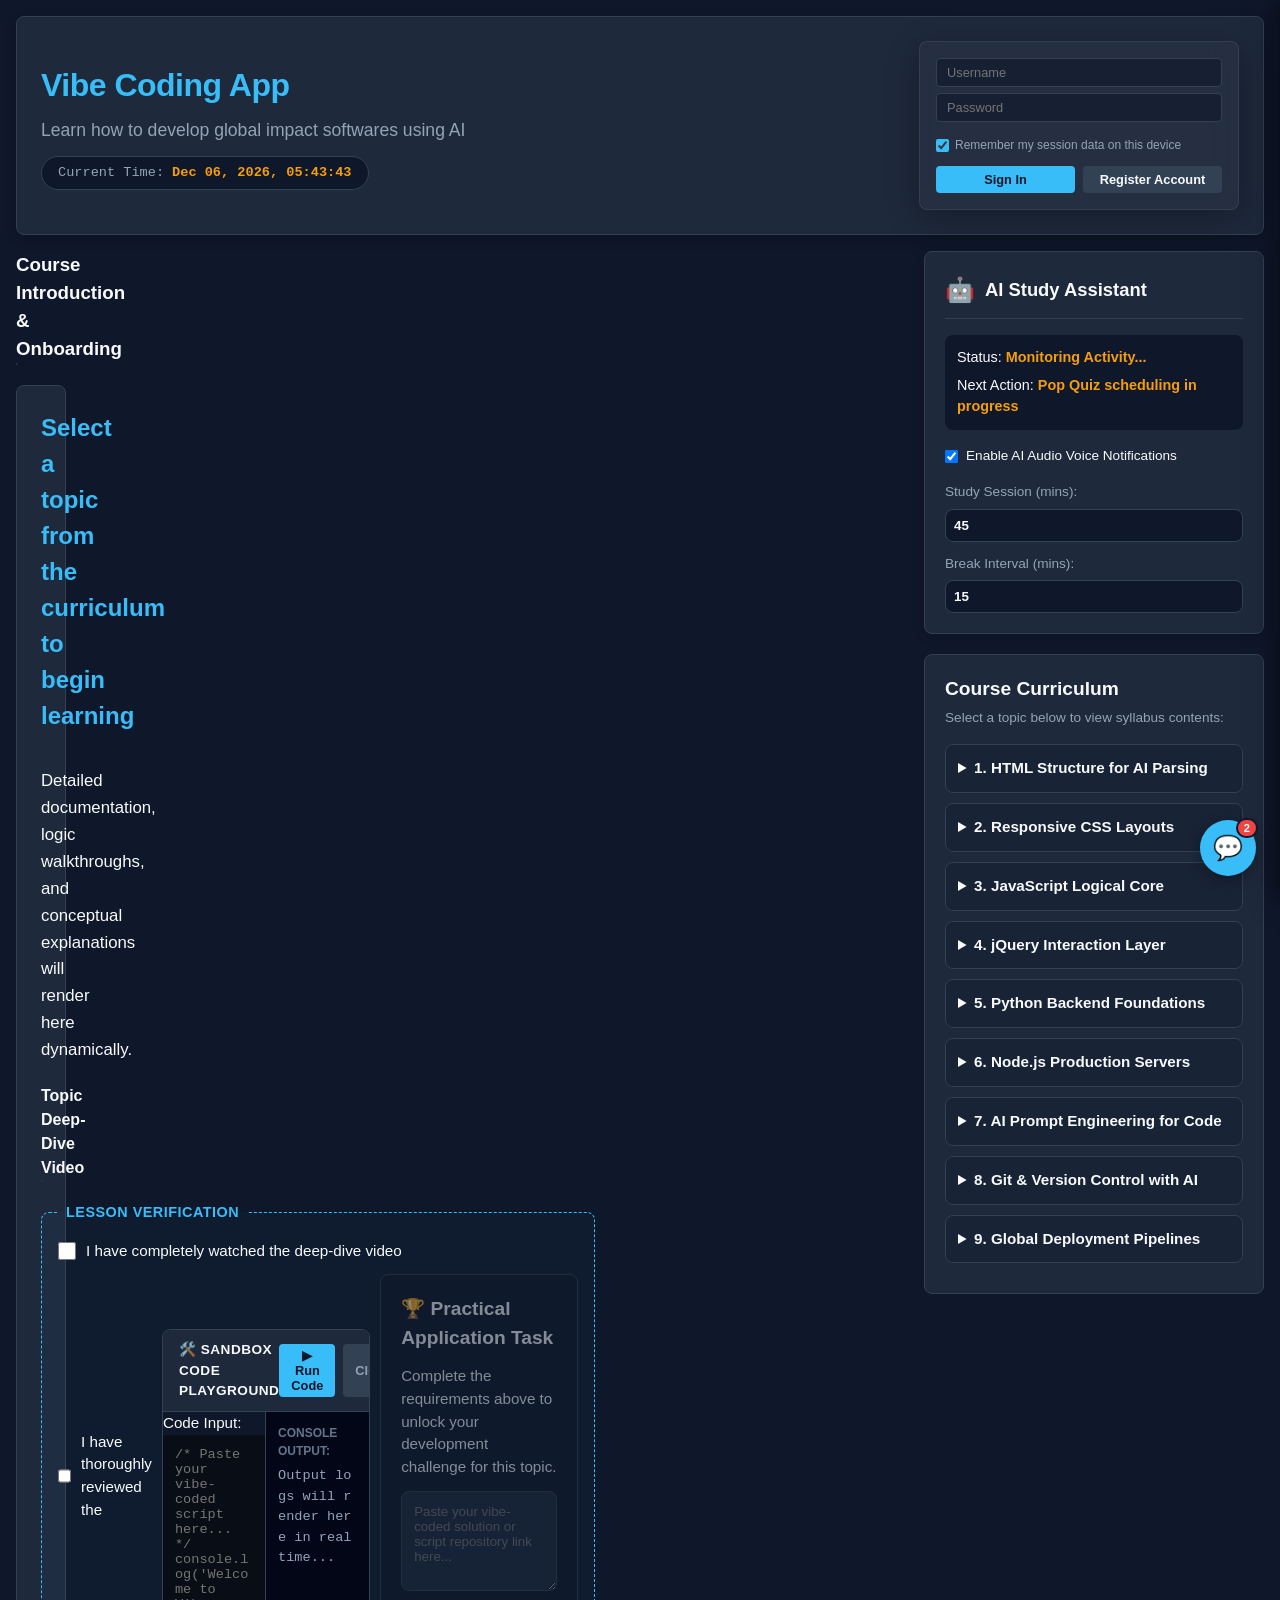
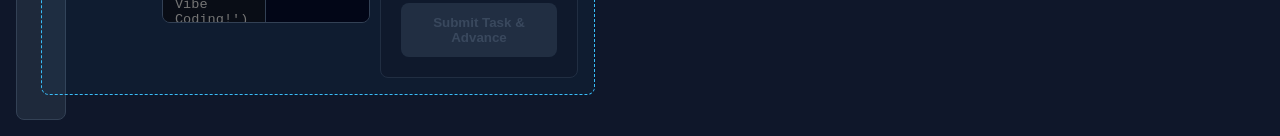
==== index.html @ 2ad8db81 "Rename CodeVibingApp.html to index.html" ====
<!DOCTYPE html>
<html lang="en">

<head>
    <meta charset="UTF-8">
    <meta name="viewport" content="width=device-width, initial-scale=1.0">
    <meta name="KEVIN" content="BIZWITHWILL">
    <meta name="AI Learning" content="An educational platform to learn software development using AI.">
    <title>Vibe Coding App</title>
    <link rel="stylesheet" href="style.css">
</head>

<body>

    <div id="app-container">

        <header id="main-header">
            <div class="header-left-group">
                <h1>Vibe Coding App</h1>
                <p>Learn how to develop global impact softwares using AI</p>
                
                <div id="live-clock-bar">
                    <span>Current Time: </span>
                    <time id="realtime-clock" datetime="2026-08-07T15:30">Loading live tracking...</time>
                </div>
            </div>

            <div id="auth-portal-wrapper">
            
                <form id="frm-auth-gateway" onsubmit="return false;">
                    <div id="auth-error-msg" class="auth-alert-hidden"></div>
                
                    <div class="auth-registration-fields">
                        <input type="text" id="txt-auth-name" placeholder="Full Name" autocomplete="name">
                        <input type="email" id="txt-auth-email" placeholder="Email Address" autocomplete="email">
                    </div>
                
                
                    <div class="auth-input-group">
                        <input type="text" id="txt-auth-user" placeholder="Username" required autocomplete="username">
                        <input type="password" id="txt-auth-pass" placeholder="Password" required autocomplete="current-password">
                    </div>
                
                    <div class="auth-registration-fields">
                        <input type="password" id="txt-auth-confirm" placeholder="Confirm Password" autocomplete="new-password">
                    </div>
                
                    <div class="auth-remember-row">
                        <label for="chk-auth-remember">
                            <input type="checkbox" id="chk-auth-remember" checked>
                            Remember my session data on this device
                        </label>
                    </div>
                
                    <div class="auth-action-row">
                        <button type="button" id="btn-action-login">Sign In</button>
                        <button type="button" id="btn-action-register">Register Account</button>
                    </div>
                </form>

            
                <div id="auth-profile-badge" class="auth-profile-hidden">
                    <p>Welcome back, <span id="lbl-active-user">Developer</span>! 👋</p>
                    <div class="progress-bar-track">
                        <div id="progress-bar-fill" style="width: 0%;"></div>
                    </div>
                    <small id="lbl-progress-metrics">Progress: 0% Complete</small>
                    <button type="button" id="btn-action-logout">Sign Out</button>
                </div>
            </div>

        </header>


        <div id="layout-wrapper">
            <main id="content-area">

                <section id="intro-video-wrapper">
                    <h3>Course Introduction & Onboarding</h3>
                    <div class="video-container">
                        <video id="main-video-player" controls poster="images/video-placeholder.jpg">
                            <source src="videos/intro.mp4" type="video/mp4">
                            Your browser does not support the video tag.
                        </video>
                    </div>
                </section>

                <section id="dynamic-lesson-display" class="hidden-lesson">
                    <h2 id="lesson-title">Select a topic from the curriculum to begin learning</h2>

                    <article id="lesson-documentation">
                        <p>Detailed documentation, logic walkthroughs, and conceptual explanations will render here
                            dynamically.</p>
                    </article>

                    <div id="lesson-sub-video">
                        <h4>Topic Deep-Dive Video</h4>
                        <div class="video-container">
                            <video id="topic-video-player" controls>
                                <source src="" type="video/mp4">
                            </video>
                        </div>
                    </div>

                    <fieldset id="progress-verification">
                        <legend>Lesson Verification</legend>
                        <label for="chk-video-watched">
                            <input type="checkbox" id="chk-video-watched">
                            I have completely watched the deep-dive video
                        </label>
                        <label for="chk-docs-read">
                            <input type="checkbox" id="chkprovided documentation
                        </label>
                    </fieldset>-docs-read">
                            I have thoroughly reviewed the 

                    <section id="code-sandbox-workbench">
                        <div class="sandbox-header">
                            <h4>🛠️ Sandbox Code Playground</h4>
                            <div class="sandbox-actions">
                                <button type="button" id="btn-run-sandbox" title="Execute script block">▶ Run Code</button>
                                <button type="button" id="btn-clear-sandbox" title="Clear canvas text">Clear</button>
                            </div>
                        </div>
                    
                        <div class="sandbox-grid">
                            <div class="sandbox-panel-editor">
                                <label for="txt-sandbox-editor" class="sr-only">Code Input:</label>
                                <textarea id="txt-sandbox-editor" spellcheck="false"
                                    placeholder="/* Paste your vibe-coded script here... */&#10;console.log('Welcome to Vibe Coding!');"></textarea>
                            </div>
                    
                            <div class="sandbox-panel-output">
                                <div class="output-title">Console Output:</div>
                                <pre id="pre-sandbox-console">Output logs will render here in real time...</pre>
                            </div>
                        </div>
                    </section>                              
                    <section id="lesson-task-assignment" class="task-locked">
                        <h3>🏆 Practical Application Task</h3>
                        <p id="task-description">Complete the requirements above to unlock your development challenge
                            for this topic.</p>
                        <textarea id="task-submission-input"
                            placeholder="Paste your vibe-coded solution or script repository link here..."
                            disabled></textarea>
                        <button id="btn-submit-task" disabled>Submit Task & Advance</button>
                    </section>

                </section>

            </main>

            <aside id="curriculum-sidebar">

                <section id="ai-reminder-widget">
                    <div class="ai-widget-header">
                        <span class="ai-avatar-icon">🤖</span>
                        <h3>AI Study Assistant</h3>
                    </div>

                    <div class="ai-status-panel">
                        <p id="ai-tracking-status">Status: <strong>Monitoring Activity...</strong></p>
                        <p id="ai-next-action">Next Action: <strong>Pop Quiz scheduling in progress</strong></p>
                    </div>

                    <div class="ai-audio-controls">
                        <label for="chk-ai-audio">
                            <input type="checkbox" id="chk-ai-audio" checked>
                            Enable AI Audio Voice Notifications
                        </label>
                    </div>

                    <div class="ai-timer-settings">
                        <label for="num-lesson-time">
                            Study Session (mins):
                            <input type="number" id="num-lesson-time" value="45" min="5" max="120">
                        </label>
                        <label for="num-break-time">
                            Break Interval (mins):
                            <input type="number" id="num-break-time" value="15" min="5" max="60">
                        </label>
                    </div>
                </section>

                <nav id="curriculum-navigation">
                    <h3>Course Curriculum</h3>
                    <p class="curriculum-instruction">Select a topic below to view syllabus contents:</p>

                    <details class="curriculum-module">
                        <summary class="module-title">1. HTML Structure for AI Parsing</summary>
                        <ul class="curriculum-list">
                            <li><button type="button" class="lesson-link" data-topic="html-semantics">Semantic Layout
                                    Architecture</button></li>
                            <li><button type="button" class="lesson-link" data-topic="html-forms">Input Handlers & Data
                                    Attr</button></li>
                        </ul>
                    </details>

                    <details class="curriculum-module">
                        <summary class="module-title">2. Responsive CSS Layouts</summary>
                        <ul class="curriculum-list">
                            <li><button type="button" class="lesson-link" data-topic="css-grid">Flexbox & Grid
                                    Systems</button></li>
                            <li><button type="button" class="lesson-link" data-topic="css-media">Mobile Fluid
                                    Breakpoints</button></li>
                        </ul>
                    </details>

                    <!-- LESSON BLOCK: JS -->
                    <details class="curriculum-module">
                        <summary class="module-title">3. JavaScript Logical Core</summary>
                        <ul class="curriculum-list">
                            <li><button type="button" class="lesson-link" data-topic="js-dom">DOM Manipulation
                                    Logic</button></li>
                            <li><button type="button" class="lesson-link" data-topic="js-async">Asynchronous Data
                                    Fetching</button></li>
                        </ul>
                    </details>

                    <!-- LESSON BLOCK: JQUERY -->
                    <details class="curriculum-module">
                        <summary class="module-title">4. jQuery Interaction Layer</summary>
                        <ul class="curriculum-list">
                            <li><button type="button" class="lesson-link" data-topic="jq-effects">Event Handling &
                                    Shorthands</button></li>
                        </ul>
                    </details>

                    <!-- LESSON BLOCK: PYTHON -->
                    <details class="curriculum-module">
                        <summary class="module-title">5. Python Backend Foundations</summary>
                        <ul class="curriculum-list">
                            <li><button type="button" class="lesson-link" data-topic="py-logic">Data Structures & Logic
                                    Blocks</button></li>
                        </ul>
                    </details>

                    <!-- LESSON BLOCK: NODEJS -->
                    <details class="curriculum-module">
                        <summary class="module-title">6. Node.js Production Servers</summary>
                        <ul class="curriculum-list">
                            <li><button type="button" class="lesson-link" data-topic="node-api">REST APIs & Server
                                    Scripting</button></li>
                        </ul>
                    </details>

                    <!-- LESSON BLOCK: PROMPT ENGINEERING (Added Topic 1) -->
                    <details class="curriculum-module">
                        <summary class="module-title">7. AI Prompt Engineering for Code</summary>
                        <ul class="curriculum-list">
                            <li><button type="button" class="lesson-link" data-topic="ai-prompts">Context-Stuffing &
                                    System Prompts</button></li>
                        </ul>
                    </details>

                    <!-- LESSON BLOCK: GIT WITH AI (Added Topic 2) -->
                    <details class="curriculum-module">
                        <summary class="module-title">8. Git & Version Control with AI</summary>
                        <ul class="curriculum-list">
                            <li><button type="button" class="lesson-link" data-topic="git-ai">Automated Commits & Code
                                    Reviews</button></li>
                        </ul>
                    </details>

                    <!-- LESSON BLOCK: DEPLOYMENT (Added Topic 3) -->
                    <details class="curriculum-module">
                        <summary class="module-title">9. Global Deployment Pipelines</summary>
                        <ul class="curriculum-list">
                            <li><button type="button" class="lesson-link" data-topic="deploy-live">Vercel & Production
                                    Management</button></li>
                        </ul>
                    </details>

                </nav>
            </aside>

            <!-- 3. SLIDEOUT COMMUNITY SECTION (Togglable Forum & Chats) -->
            <aside id="community-sidebar" class="closed">

                <!-- COMMUNITY SECTION HEADER WITH CLOSE TOGGLE -->
                <div class="community-header">
                    <h3>👥 Global Learner Hub</h3>
                    <button id="btn-close-community" type="button" aria-label="Close community panel">✕</button>
                </div>

                <!-- POST CREATION FORM (Text, Audio, & Image Upload) -->
                <section id="community-feed-composer">
                    <h4>Share a Vibe Coding Update</h4>
                    <form id="frm-community-post" onsubmit="return false;">
                        <textarea id="txt-post-content"
                            placeholder="Stuck on an AI logic bug? Share your progress or challenge..."></textarea>

                        <!-- Rich media control field links -->
                        <div class="media-upload-options">
                            <label for="file-post-image" class="lbl-upload">
                                🖼️ Upload Screen (PNG/JPG)
                                <input type="file" id="file-post-image" accept="image/*">
                            </label>

                            <!-- Audio voice messaging node -->
                            <button type="button" id="btn-record-community-audio" class="btn-audio-rec">🎙️ Record Voice
                                Update</button>
                            <span id="community-audio-status" class="audio-status-idle">Mic Ready</span>
                        </div>

                        <button type="submit" id="btn-submit-post">Publish to Topic Feed</button>
                    </form>
                </section>

                <!-- DYNAMIC COMMUNITY FORUM FEED -->
                <section id="community-discussion-feed">
                    <h4>Active Topic Thread</h4>

                    <!-- Example Forum Card Container -->
                    <article class="forum-card">
                        <header class="forum-card-meta">
                            <strong>@vibeDev42</strong>
                            <time datetime="2026-08-07T12:45">Just now</time>
                        </header>
                        <p class="forum-card-text">Managed to generate the server router structure using the prompt
                            blueprint from lesson 7! Check my screenshot structure below.</p>

                        <!-- Shared Student Screenshot Image -->
                        <div class="forum-uploaded-media">
                            <img src="images/student-code-sample.jpg" alt="User submitted code layout screenshot"
                                class="forum-attached-img">
                        </div>

                        <!-- Global Comments Container Grid -->
                        <section class="forum-card-comments">
                            <h5>Comments (1)</h5>
                            <div class="comment-item">
                                <strong>@ai_coder_pro:</strong> Clean routing workflow! Did the system build your error
                                handlers automatically too?
                            </div>
                            <form class="frm-add-comment" onsubmit="return false;">
                                <input type="text" placeholder="Write a comment reply..." aria-label="Comment content">
                                <button type="button" class="btn-voice-comment"
                                    title="Record comment voice note">🎙️</button>
                                <button type="submit">Reply</button>
                            </form>
                        </section>
                    </article>
                </section>
            </aside>

        </div>

    </div>

    <!-- FLOATING PRIVATE CHAT ICON -->
    <div id="floating-chat-container">
        <button id="floating-chat-trigger" type="button" title="Open Private Chat Messages">
            💬 <span id="unread-chat-badge">2</span>
        </button>

        <!-- PRIVATE DIRECT MESSAGE MODULE (Hidden by default) -->
        <section id="private-chat-window" class="chat-minimized">
            <header id="private-chat-header">
                <h4>Direct Messages</h4>
                <button id="btn-minimize-chat" type="button">━</button>
            </header>

            <!-- Chat Message Logs -->
            <div id="private-chat-messages">
                <div class="msg msg-received">
                    <span class="msg-sender">@mentor_ai:</span> Hey! I saw your workspace task submission. Let me know
                    if you need help debugging the JavaScript loops!
                </div>
            </div>

            <!-- Input Interface (With text and voice controls) -->
            <footer id="private-chat-footer">
                <form id="frm-private-message" onsubmit="return false;">
                    <input type="text" id="txt-dm-input" placeholder="Type private message...">
                    <button type="button" id="btn-record-dm-audio" title="Record audio message">🎙️</button>
                    <button type="submit" id="btn-send-dm">Send</button>
                </form>
            </footer>
        </section>
    </div>

    <!-- FULL SCREEN POPUP OVERLAY FOR UNLOCKED TASKS -->
    <div id="task-modal-overlay" class="modal-hidden" aria-hidden="true">
        <div id="task-modal-content">
            <header id="task-modal-header">
                <h2>🎯 Practical Application Challenge</h2>
                <span class="difficulty-tag">Production Build Task</span>
            </header>
    
            <!-- Dynamic Content Slot -->
            <article id="task-modal-body">
                <!-- Task instructions and prompt specifications will load here via JS -->
                <p>Loading course assignment details...</p>
            </article>
    
            <footer id="task-modal-footer">
                <p class="modal-hint">Review the structural logic guidelines above before writing your solution script.</p>
                <button id="btn-close-task-modal" type="button">Close & Return to Workspace</button>
            </footer>
        </div>
    </div>

    <script src="script.js" charset="utf-8"></script>
</body>

</html>
---- style.css ----
/* GLOBAL CSS VARIABLE REGISTRY */
:root {
    /* Main Layout Canvas Backgrounds */
    --bg-dark-base: #0f172a;
    /* Deep midnight canvas tint */
    --bg-dark-surface: #1e293b;
    /* Card panels and sidebar base */
    --bg-dark-element: #334155;
    /* Input tracks and nested frames */

    /* Brand Accent Colors */
    --clr-accent-primary: #38bdf8;
    /* Electric neon cyan for primary triggers */
    --clr-accent-success: #10b981;
    /* Vivid emerald for cleared validation states */
    --clr-accent-alert: #f59e0b;
    /* Warm amber color for notifications/pop quizzes */
    --clr-accent-danger: #ef4444;
    /* Crimson red color for closing/stop alerts */

    /* Typography Color Spectrum */
    --txt-primary: #f8fafc;
    /* High-contrast crisp white for headers */
    --txt-secondary: #94a3b8;
    /* Muted slate gray color for subheaders/captions */
    --txt-disabled: #64748b;
    /* Low-opacity text for disabled forms/elements */

    /* Structural Framework Constants */
    --app-font-family: 'Segoe UI', Tahoma, Geneva, Verdana, sans-serif;
    --border-radius-standard: 8px;
    /* Smooth framing curvature */
    --border-radius-pill: 24px;
    /* Pill shape for chat badges/floating links */
    --transition-speed-smooth: 0.3s;
    /* Uniform UI easing motion speed */
}

/* BASE HTML RESET */
* {
    margin: 0;
    padding: 0;
    box-sizing: border-box;
}

body {
    background-color: var(--bg-dark-base);
    color: var(--txt-primary);
    font-family: var(--app-font-family);
    line-height: 1.5;
    overflow-x: hidden;
}

/* CONTAINER & VIEWPORT LAYOUT WRAPPERS */
#app-container {
    display: flex;
    flex-direction: column;
    min-height: 100vh;
    padding: 16px;
    gap: 16px;
}

/* THE THREE-COLUMN LAYOUT ENGINE */
#layout-wrapper {
    display: grid;
    /* Grid Columns: Main Content (Fluid Flex) | Curriculum Sidebar (Fixed) */
    grid-template-columns: 1fr 340px;
    gap: 20px;
    align-items: start;
    width: 100%;
    max-width: 100%;
}

/* COMMUNITY SLIDEOUT WRAPPER MANAGEMENT */
#community-sidebar {
    position: fixed;
    top: 0;
    right: 0;
    width: 400px;
    max-width: 100vw;
    height: 100vh;
    background-color: var(--bg-dark-surface);
    border-left: 1px solid var(--bg-dark-element);
    box-shadow: -4px 0 24px rgba(0, 0, 0, 0.5);
    z-index: 100;
    transition: transform var(--transition-speed-smooth) ease-in-out;
}

/* Toggle Interaction States for Sidebar Class Utilities */
#community-sidebar.closed {
    transform: translateX(100%);
}

/* APPLICATION BANNER SYSTEM */
#main-header {
    display:flex;
    background-color: var(--bg-dark-surface);
    border: 1px solid var(--bg-dark-element);
    border-radius: var(--border-radius-standard);
    padding: 24px;
    display: flex;
    flex-direction: row;
    justify-content: space-between;
    align-items: center;
    gap: 24px;
    width: 100%;
    position: relative;
    box-shadow: 0 4px 12px rgba(0, 0, 0, 0.2);
}

#main-header h1 {
    font-size: 2rem;
    font-weight: 700;
    color: var(--clr-accent-primary);
    letter-spacing: -0.5px;
}

#main-header p {
    font-size: 1.1rem;
    color: var(--txt-secondary);
    max-width: 600px;
}

/* REALTIME CLOCK UTILITY BAR */
#live-clock-bar {
    background-color: var(--bg-dark-base);
    border: 1px solid var(--bg-dark-element);
    border-radius: var(--border-radius-pill);
    padding: 6px 16px;
    align-self: flex-start;
    display: flex;
    align-items: center;
    gap: 8px;
    font-size: 0.85rem;
    font-family: monospace;
    margin-top: 4px;
}

#live-clock-bar span {
    color: var(--txt-secondary);
}

#realtime-clock {
    color: var(--clr-accent-alert);
    font-weight: bold;
}

/* MAIN CONTENT PANEL WRAPPER */
#content-area {
    display: flex;
    flex-direction: column;
    gap: 20px;
    width: 100%;
    max-width: 0;
}

/* RESPONSIVE VIDEO LAYER (Maintains 16:9 Aspect Ratio) */
.video-container {
    position: relative;
    width: 100%;
    aspect-ratio: 16 / 9;
    background-color: #000;
    border-radius: var(--border-radius-standard);
    overflow: hidden;
    border: 1px solid var(--bg-dark-element);
}

.video-container video {
    position: absolute;
    top: 0;
    left: 0;
    width: 100%;
    height: 100%;
    object-fit: cover;
}

/* DYNAMIC LESSON CONTAINER */
#dynamic-lesson-display {
    background-color: var(--bg-dark-surface);
    border: 1px solid var(--bg-dark-element);
    border-radius: var(--border-radius-standard);
    padding: 24px;
    display: flex;
    flex-direction: column;
    gap: 20px;
}

#lesson-title {
    font-size: 1.5rem;
    color: var(--clr-accent-primary);
    border-bottom: 2px solid var(--bg-dark-element);
    padding-bottom: 12px;
}

#lesson-documentation {
    color: var(--txt-primary);
    font-size: 1.05rem;
    line-height: 1.6;
}

/* PROGRESS VERIFICATION WORKFLOW FIELDSET */
#progress-verification {
    border: 1px dashed var(--clr-accent-primary);
    border-radius: var(--border-radius-standard);
    padding: 16px;
    display: flex;
    flex-direction: column;
    gap: 12px;
    background-color: rgba(56, 189, 248, 0.03);
}

#progress-verification legend {
    color: var(--clr-accent-primary);
    padding: 0 8px;
    font-size: 0.9rem;
    font-weight: 600;
    text-transform: uppercase;
    letter-spacing: 0.5px;
}

#progress-verification label {
    display: flex;
    align-items: center;
    gap: 10px;
    cursor: pointer;
    font-size: 0.95rem;
}

#progress-verification input[type="checkbox"] {
    width: 18px;
    height: 18px;
    accent-color: var(--clr-accent-success);
    cursor: pointer;
}

/* LOCKED / UNLOCKED PRACTICAL APPLICATION CHALLENGE TASK */
#lesson-task-assignment {
    background-color: var(--bg-dark-base);
    border: 1px solid var(--bg-dark-element);
    border-radius: var(--border-radius-standard);
    padding: 20px;
    display: flex;
    flex-direction: column;
    gap: 12px;
    transition: all var(--transition-speed-smooth) ease;
}

/* State Management Styles for Dynamic Tasks */
.task-locked {
    opacity: 0.5;
    pointer-events: none;
    border-left: 4px solid var(--txt-disabled);
}

.task-unlocked {
    opacity: 1;
    pointer-events: auto;
    border-left: 4px solid var(--clr-accent-success);
    box-shadow: 0 4px 16px rgba(16, 185, 129, 0.1);
}

#lesson-task-assignment h3 {
    font-size: 1.2rem;
    color: var(--txt-primary);
}

#task-submission-input {
    width: 100%;
    height: 100px;
    background-color: var(--bg-dark-surface);
    border: 1px solid var(--bg-dark-element);
    border-radius: var(--border-radius-standard);
    color: var(--txt-primary);
    padding: 12px;
    font-family: inherit;
    resize: vertical;
}

#task-submission-input:focus {
    outline: none;
    border-color: var(--clr-accent-primary);
}

#btn-submit-task {
    background-color: var(--clr-accent-success);
    color: var(--bg-dark-base);
    border: none;
    border-radius: var(--border-radius-standard);
    padding: 12px 20px;
    font-weight: 700;
    cursor: pointer;
    align-self: flex-start;
    transition: background-color var(--transition-speed-smooth) ease;
}

#btn-submit-task:disabled {
    background-color: var(--bg-dark-element);
    color: var(--txt-disabled);
    cursor: not-allowed;
}

/* CURRICULUM SIDEBAR CONTAINER */
#curriculum-sidebar {
    display: flex;
    flex-direction: column;
    gap: 20px;
    width: 100%;
}

/* AI STUDY ASSISTANT WIDGET CARD */
#ai-reminder-widget {
    background-color: var(--bg-dark-surface);
    border: 1px solid var(--bg-dark-element);
    border-radius: var(--border-radius-standard);
    padding: 20px;
    display: flex;
    flex-direction: column;
    gap: 16px;
    box-shadow: 0 4px 12px rgba(0, 0, 0, 0.15);
}

.ai-widget-header {
    display: flex;
    align-items: center;
    gap: 10px;
    border-bottom: 1px solid var(--bg-dark-element);
    padding-bottom: 10px;
}

.ai-avatar-icon {
    font-size: 1.5rem;
}

.ai-widget-header h3 {
    font-size: 1.15rem;
    color: var(--txt-primary);
}

/* TRACKING STATUS TEXT PANELS */
.ai-status-panel {
    background-color: var(--bg-dark-base);
    padding: 12px;
    border-radius: var(--border-radius-standard);
    font-size: 0.9rem;
    display: flex;
    flex-direction: column;
    gap: 6px;
}

.ai-status-panel strong {
    color: var(--clr-accent-alert);
}

/* RECONFIGURABLE TIMERS GRID LAYOUT */
.ai-timer-settings {
    display: grid;
    grid-template-columns: 1fr;
    gap: 12px;
}

.ai-timer-settings label {
    display: flex;
    flex-direction: column;
    gap: 6px;
    font-size: 0.85rem;
    color: var(--txt-secondary);
}

.ai-timer-settings input[type="number"] {
    background-color: var(--bg-dark-base);
    border: 1px solid var(--bg-dark-element);
    border-radius: var(--border-radius-standard);
    color: var(--txt-primary);
    padding: 8px;
    font-family: inherit;
    font-weight: 600;
}

.ai-timer-settings input[type="number"]:focus {
    outline: none;
    border-color: var(--clr-accent-primary);
}

.ai-audio-controls label {
    display: flex;
    align-items: center;
    gap: 8px;
    font-size: 0.85rem;
    color: var(--txt-primary);
    cursor: pointer;
}

/* INTERACTIVE CURRICULUM SYLLABUS LISTS */
#curriculum-navigation {
    background-color: var(--bg-dark-surface);
    border: 1px solid var(--bg-dark-element);
    border-radius: var(--border-radius-standard);
    padding: 20px;
}

#curriculum-navigation h3 {
    font-size: 1.2rem;
    color: var(--txt-primary);
    margin-bottom: 4px;
}

.curriculum-instruction {
    font-size: 0.85rem;
    color: var(--txt-secondary);
    margin-bottom: 16px;
}

/* ACCORDION MODULE STRUCTURES */
.curriculum-module {
    border: 1px solid var(--bg-dark-element);
    border-radius: var(--border-radius-standard);
    margin-bottom: 10px;
    background-color: var(--bg-dark-base);
    overflow: hidden;
    transition: all var(--transition-speed-smooth) ease;
}

/* Interactive Folder Summary Bars */
.module-title {
    padding: 12px;
    font-size: 0.95rem;
    font-weight: 600;
    color: var(--txt-primary);
    cursor: pointer;
    user-select: none;
    background-color: rgba(51, 65, 85, 0.3);
    transition: background-color var(--transition-speed-smooth);
}

.module-title:hover {
    background-color: var(--bg-dark-element);
    color: var(--clr-accent-primary);
}

/* Embedded Lists for Lessons */
.curriculum-list {
    list-style: none;
    padding: 8px;
    display: flex;
    flex-direction: column;
    gap: 4px;
    background-color: var(--bg-dark-surface);
}

/* Button Lesson Link Styling */
.lesson-link {
    width: 100%;
    text-align: left;
    background: none;
    border: none;
    color: var(--txt-secondary);
    padding: 8px 12px;
    font-size: 0.9rem;
    cursor: pointer;
    border-radius: calc(var(--border-radius-standard) - 2px);
    transition: all var(--transition-speed-smooth) ease;
}

.lesson-link:hover {
    background-color: var(--bg-dark-element);
    color: var(--txt-primary);
    padding-left: 16px;
    /* Interactive indent nudge */
}

/* Highlight Active / Clicked Lesson States */
.lesson-link.active-lesson {
    background-color: rgba(56, 189, 248, 0.1);
    color: var(--clr-accent-primary);
    font-weight: 600;
    border-left: 3px solid var(--clr-accent-primary);
}


/* ==========================================================================
   3. COMMUNITY SIDEBAR & FLOATING CHAT COMPONENT REGISTRY
   ========================================================================== */

/* CONTAINER STRUCTURAL HEADER OVERLAYS */
.community-header {
    display: flex;
    justify-content: space-between;
    align-items: center;
    padding: 20px;
    border-bottom: 1px solid var(--bg-dark-element);
    background-color: var(--bg-dark-base);
}

.community-header h3 {
    font-size: 1.2rem;
    color: var(--clr-accent-primary);
}

#btn-close-community {
    background: none;
    border: none;
    color: var(--txt-secondary);
    font-size: 1.2rem;
    cursor: pointer;
    transition: color var(--transition-speed-smooth);
}

#btn-close-community:hover {
    color: var(--clr-accent-danger);
}

/* FEED COMPOSER FORM LAYOUT */
#community-feed-composer {
    padding: 20px;
    border-bottom: 1px solid var(--bg-dark-element);
    background-color: rgba(30, 41, 59, 0.5);
}

#community-feed-composer h4 {
    font-size: 0.95rem;
    color: var(--txt-primary);
    margin-bottom: 10px;
}

#txt-post-content {
    width: 100%;
    height: 80px;
    background-color: var(--bg-dark-base);
    border: 1px solid var(--bg-dark-element);
    border-radius: var(--border-radius-standard);
    color: var(--txt-primary);
    padding: 10px;
    font-family: inherit;
    resize: none;
    font-size: 0.9rem;
}

/* MEDIA UPLOAD FLEX BOX ROUTINES */
.media-upload-options {
    display: flex;
    flex-direction: column;
    gap: 10px;
    margin: 12px 0;
}

.lbl-upload {
    font-size: 0.8rem;
    color: var(--clr-accent-primary);
    cursor: pointer;
    display: inline-block;
}

.lbl-upload input[type="file"] {
    display: none;
    /* Hide default native browser button layout safely */
}

.btn-audio-rec {
    background-color: var(--bg-dark-element);
    color: var(--txt-primary);
    border: 1px solid var(--bg-dark-element);
    border-radius: var(--border-radius-standard);
    padding: 6px 12px;
    font-size: 0.8rem;
    cursor: pointer;
    align-self: flex-start;
    transition: background-color var(--transition-speed-smooth);
}

.btn-audio-rec:hover {
    background-color: var(--bg-dark-base);
    border-color: var(--clr-accent-alert);
}

/* AUDIO MIC RECORDING FEEDBACK STATE LAYERS */
.audio-status-idle {
    font-size: 0.75rem;
    color: var(--txt-secondary);
}

.audio-status-recording {
    font-size: 0.75rem;
    color: var(--clr-accent-danger);
    font-weight: bold;
    animation: pulse-recording 1.5s infinite;
}

@keyframes pulse-recording {
    0% {
        opacity: 0.6;
    }

    50% {
        opacity: 1;
    }

    100% {
        opacity: 0.6;
    }
}

#btn-submit-post {
    width: 100%;
    background-color: var(--clr-accent-primary);
    color: var(--bg-dark-base);
    border: none;
    border-radius: var(--border-radius-standard);
    padding: 10px;
    font-weight: 700;
    cursor: pointer;
    font-size: 0.9rem;
}

/* DYNAMIC COMMUNITY FORUM FEED CARDS */
#community-discussion-feed {
    padding: 20px;
    overflow-y: auto;
    height: calc(100vh - 290px);
    /* Fill standard frame minus upper headers */
}

#community-discussion-feed h4 {
    font-size: 0.95rem;
    color: var(--txt-secondary);
    margin-bottom: 12px;
}

.forum-card {
    background-color: var(--bg-dark-base);
    border: 1px solid var(--bg-dark-element);
    border-radius: var(--border-radius-standard);
    padding: 14px;
    margin-bottom: 16px;
}

.forum-card-meta {
    display: flex;
    justify-content: space-between;
    font-size: 0.8rem;
    margin-bottom: 8px;
}

.forum-card-meta strong {
    color: var(--clr-accent-primary);
}

.forum-card-meta time {
    color: var(--txt-disabled);
}

.forum-card-text {
    font-size: 0.9rem;
    color: var(--txt-primary);
    margin-bottom: 10px;
}

/* DETACHED WORKSPACE IMAGE PREVIEWS */
.forum-uploaded-media {
    width: 100%;
    max-height: 180px;
    border-radius: var(--border-radius-standard);
    overflow: hidden;
    margin-bottom: 12px;
    border: 1px solid var(--bg-dark-element);
}

.forum-attached-img {
    width: 100%;
    height: 100%;
    object-fit: cover;
}

/* COMMENTS SYSTEM LAYOUT TREE */
.forum-card-comments {
    border-top: 1px solid var(--bg-dark-element);
    padding-top: 10px;
}

.forum-card-comments h5 {
    font-size: 0.8rem;
    color: var(--txt-secondary);
    margin-bottom: 6px;
}

.comment-item {
    font-size: 0.8rem;
    color: var(--txt-primary);
    background-color: var(--bg-dark-surface);
    padding: 6px 10px;
    border-radius: var(--border-radius-standard);
    margin-bottom: 8px;
}

.comment-item strong {
    color: var(--clr-accent-alert);
}

/* NESTED RESPONSE FORM OBJECTS */
.frm-add-comment {
    display: flex;
    gap: 6px;
    margin-top: 8px;
}

.frm-add-comment input {
    flex: 1;
    background-color: var(--bg-dark-surface);
    border: 1px solid var(--bg-dark-element);
    border-radius: var(--border-radius-standard);
    color: var(--txt-primary);
    padding: 4px 8px;
    font-size: 0.75rem;
}

.btn-voice-comment {
    background: none;
    border: 1px solid var(--bg-dark-element);
    border-radius: var(--border-radius-standard);
    cursor: pointer;
    padding: 0 6px;
}

.frm-add-comment button[type="submit"] {
    background-color: var(--bg-dark-element);
    color: var(--txt-primary);
    border: none;
    border-radius: var(--border-radius-standard);
    padding: 4px 10px;
    font-size: 0.75rem;
    cursor: pointer;
}

/* ==========================================================================
   4. FLOATING PRIVATE CHAT ENGINE MODAL
   ========================================================================== */
#floating-chat-container {
    position: fixed;
    bottom: 24px;
    right: 24px;
    z-index: 150;
    display: flex;
    flex-direction: column;
    align-items: flex-end;
    gap: 12px;
}

/* MAIN FLOATING SPHERE TRIGGER BUTTON */
#floating-chat-trigger {
    width: 56px;
    height: 56px;
    border-radius: 50%;
    background-color: var(--clr-accent-primary);
    border: none;
    color: var(--bg-dark-base);
    font-size: 1.5rem;
    cursor: pointer;
    position: relative;
    box-shadow: 0 4px 16px rgba(0, 0, 0, 0.3);
    display: flex;
    align-items: center;
    justify-content: center;
    transition: transform var(--transition-speed-smooth) ease;
}

#floating-chat-trigger:hover {
    transform: scale(1.08);
}

#unread-chat-badge {
    position: absolute;
    top: -2px;
    right: -2px;
    background-color: var(--clr-accent-danger);
    color: var(--txt-primary);
    font-size: 0.7rem;
    font-weight: bold;
    padding: 2px 6px;
    border-radius: var(--border-radius-pill);
    border: 2px solid var(--bg-dark-base);
}

/* CONTEXT CHAT WINDOW PANEL PACKS */
#private-chat-window {
    width: 320px;
    height: 400px;
    background-color: var(--bg-dark-surface);
    border: 1px solid var(--bg-dark-element);
    border-radius: var(--border-radius-standard);
    box-shadow: 0 8px 32px rgba(0, 0, 0, 0.4);
    display: flex;
    flex-direction: column;
    overflow: hidden;
    transition: transform var(--transition-speed-smooth) cubic-bezier(0.4, 0, 0.2, 1),
        opacity var(--transition-speed-smooth) ease;
}

/* Minimized State Handling Utilities */
.chat-minimized {
    transform: translateY(20px) scale(0.95);
    opacity: 0;
    pointer-events: none;
    display: none !important;
    /* Forces layout detachment until active toggles pull it */
}

#private-chat-header {
    background-color: var(--bg-dark-base);
    padding: 12px;
    display: flex;
    justify-content: space-between;
    align-items: center;
    border-bottom: 1px solid var(--bg-dark-element);
}

#private-chat-header h4 {
    font-size: 0.9rem;
    color: var(--txt-primary);
}

#btn-minimize-chat {
    background: none;
    border: none;
    color: var(--txt-secondary);
    cursor: pointer;
}

#private-chat-messages {
    flex: 1;
    padding: 12px;
    overflow-y: auto;
    display: flex;
    flex-direction: column;
    gap: 10px;
    background-color: rgba(15, 23, 42, 0.2);
}

.msg {
    max-width: 85%;
    padding: 8px 12px;
    border-radius: var(--border-radius-standard);
    font-size: 0.8rem;
    line-height: 1.4;
}

.msg-received {
    background-color: var(--bg-dark-element);
    color: var(--txt-primary);
    align-self: flex-start;
}

.msg-sender {
    display: block;
    font-weight: bold;
    color: var(--clr-accent-alert);
    margin-bottom: 2px;
}

#private-chat-footer {
    padding: 10px;
    background-color: var(--bg-dark-base);
    border-top: 1px solid var(--bg-dark-element);
}

#frm-private-message {
    display: flex;
    gap: 6px;
}

#txt-dm-input {
    flex: 1;
    background-color: var(--bg-dark-surface);
    border: 1px solid var(--bg-dark-element);
    border-radius: var(--border-radius-standard);
    color: var(--txt-primary);
    padding: 6px 10px;
    font-size: 0.8rem;
}

#txt-dm-input:focus {
    outline: none;
    border-color: var(--clr-accent-primary);
}

#btn-record-dm-audio {
    background: none;
    border: 1px solid var(--bg-dark-element);
    border-radius: var(--border-radius-standard);
    color: var(--txt-primary);
    cursor: pointer;
    padding: 0 8px;
}

#btn-send-dm {
    background-color: var(--clr-accent-primary);
    color: var(--bg-dark-base);
    border: none;
    border-radius: var(--border-radius-standard);
    padding: 0 12px;
    font-weight: bold;
    font-size: 0.8rem;
    cursor: pointer;
}

/* ==========================================================================
   5. PRACTICAL APPLICATION OVERLAY MODAL SYSTEM
   ========================================================================== */
#task-modal-overlay {
    position: fixed;
    top: 0;
    left: 0;
    width: 100vw;
    height: 100vh;
    background-color: rgba(15, 23, 42, 0.85);
    /* Frosty dark backdrop tint */
    backdrop-filter: blur(8px);
    /* Blurs out the app workspace underneath */
    z-index: 200;
    /* Keeps it above sidebar navigations and chats */
    display: flex;
    align-items: center;
    justify-content: center;
    padding: 24px;
    transition: opacity var(--transition-speed-smooth) ease;
}

/* Visibility State Management Utilities */
.modal-hidden {
    opacity: 0;
    pointer-events: none;
    display: none !important;
}

#task-modal-content {
    background-color: var(--bg-dark-surface);
    border: 1px solid var(--clr-accent-primary);
    border-radius: var(--border-radius-standard);
    width: 100%;
    max-width: 800px;
    /* Wide-page orientation layout */
    max-height: 85vh;
    display: flex;
    flex-direction: column;
    box-shadow: 0 20px 50px rgba(0, 0, 0, 0.6);
    animation: modal-slide-up 0.4s cubic-bezier(0.16, 1, 0.3, 1);
}

@keyframes modal-slide-up {
    from {
        transform: translateY(30px);
        opacity: 0;
    }

    to {
        transform: translateY(0);
        opacity: 1;
    }
}

#task-modal-header {
    background-color: var(--bg-dark-base);
    padding: 20px;
    border-bottom: 1px solid var(--bg-dark-element);
    display: flex;
    justify-content: space-between;
    align-items: center;
}

#task-modal-header h2 {
    font-size: 1.4rem;
    color: var(--clr-accent-primary);
}

.difficulty-tag {
    background-color: rgba(245, 158, 11, 0.1);
    color: var(--clr-accent-alert);
    border: 1px solid var(--clr-accent-alert);
    padding: 4px 10px;
    font-size: 0.75rem;
    font-weight: bold;
    border-radius: var(--border-radius-pill);
}

#task-modal-body {
    padding: 24px;
    overflow-y: auto;
    font-size: 1.05rem;
    line-height: 1.6;
    color: var(--txt-primary);
}

#task-modal-footer {
    padding: 16px 24px;
    background-color: var(--bg-dark-base);
    border-top: 1px solid var(--bg-dark-element);
    display: flex;
    justify-content: space-between;
    align-items: center;
    gap: 16px;
}

.modal-hint {
    font-size: 0.8rem;
    color: var(--txt-secondary);
    max-width: 60%;
}

#btn-close-task-modal {
    background-color: var(--bg-dark-element);
    color: var(--txt-primary);
    border: 1px solid var(--bg-dark-element);
    border-radius: var(--border-radius-standard);
    padding: 10px 18px;
    font-weight: 600;
    cursor: pointer;
    transition: all var(--transition-speed-smooth) ease;
}

#btn-close-task-modal:hover {
    background-color: var(--clr-accent-danger);
    border-color: var(--clr-accent-danger);
    color: var(--txt-primary);
}

/* ==========================================================================
   6. VIBE CODING SANDBOX INTEGRATION
   ========================================================================== */
#code-sandbox-workbench {
    background-color: var(--bg-dark-base);
    border: 1px solid var(--bg-dark-element);
    border-radius: var(--border-radius-standard);
    overflow: hidden;
    display: flex;
    flex-direction: column;
}

.sandbox-header {
    background-color: var(--bg-dark-surface);
    padding: 10px 16px;
    display: flex;
    justify-content: space-between;
    align-items: center;
    border-bottom: 1px solid var(--bg-dark-element);
}

.sandbox-header h4 {
    font-size: 0.85rem;
    color: var(--txt-primary);
    text-transform: uppercase;
    letter-spacing: 0.5px;
}

.sandbox-actions {
    display: flex;
    gap: 8px;
}

.sandbox-actions button {
    border: none;
    padding: 4px 12px;
    font-size: 0.8rem;
    font-weight: 600;
    border-radius: 4px;
    cursor: pointer;
    transition: background-color var(--transition-speed-smooth);
}

#btn-run-sandbox {
    background-color: var(--clr-accent-primary);
    color: var(--bg-dark-base);
}

#btn-run-sandbox:hover {
    background-color: var(--clr-accent-success);
}

#btn-clear-sandbox {
    background-color: var(--bg-dark-element);
    color: var(--txt-secondary);
}

#btn-clear-sandbox:hover {
    background-color: var(--clr-accent-danger);
    color: var(--txt-primary);
}

/* WORKBENCH FLEXIBLE COLUMN TREE */
.sandbox-grid {
    display: grid;
    grid-template-columns: 1fr 1fr;
    /* Side-by-side execution on desktop */
    min-height: 180px;
}

.sandbox-panel-editor {
    border-right: 1px solid var(--bg-dark-element);
}

#txt-sandbox-editor {
    width: 100%;
    height: 100%;
    min-height: 180px;
    background-color: #090d16;
    /* Pitch dark terminal core */
    border: none;
    color: #38bdf8;
    /* Coding terminal blue typography tint */
    font-family: 'Courier New', Courier, monospace;
    padding: 12px;
    font-size: 0.85rem;
    resize: none;
    outline: none;
}



.sandbox-panel-output {
    background-color: #020617;
    padding: 12px;
    display: flex;
    flex-direction: column;
    gap: 6px;
}

.output-title {
    font-size: 0.75rem;
    color: var(--txt-disabled);
    font-weight: bold;
    text-transform: uppercase;
}

#pre-sandbox-console {
    color: var(--txt-secondary);
    font-family: 'Courier New', Courier, monospace;
    font-size: 0.85rem;
    white-space: pre-wrap;
    word-break: break-all;
    overflow-y: auto;
}

/* ==========================================================================
   7. GLASSMORPHIC AUTHENTICATION PORTAL & PROGRESS TRACKS
   ========================================================================== */
#main-header {
    display: flex;
    flex-direction: row;
    justify-content: space-between;
    align-items: center;
    gap: 24px;
}

.header-left-group {
    display: flex;
    flex-direction: column;
    gap: 8px;
}

#auth-portal-wrapper {
    background: rgba(255, 255, 255, 0.03);
    backdrop-filter: blur(12px);
    -webkit-backdrop-filter: blur(12px);
    border: 1px solid rgba(255, 255, 255, 0.08);
    border-radius: var(--border-radius-standard);
    padding: 16px;
    width: 320px;
    max-width: 100%;
    box-shadow: 0 8px 32px rgba(0, 0, 0, 0.3);
    transition: all var(--transition-speed-smooth) ease;
}

.auth-input-row {
    display: flex;
    gap: 8px;
    margin-bottom: 10px;
}

#auth-portal-wrapper input {
    width: 100%;
    background-color: rgba(15, 23, 42, 0.6);
    border: 1px solid var(--bg-dark-element);
    border-radius: 4px;
    color: var(--txt-primary);
    padding: 6px 10px;
    font-size: 0.8rem;
    outline: none;
}

#auth-portal-wrapper input:focus {
    border-color: var(--clr-accent-primary);
}

.auth-action-row {
    display: flex;
    gap: 8px;
}

.auth-action-row button {
    flex: 1;
    padding: 6px 12px;
    font-size: 0.8rem;
    font-weight: 700;
    cursor: pointer;
    border: none;
    border-radius: 4px;
    transition: background-color var(--transition-speed-smooth);
}

#btn-action-login {
    background-color: var(--clr-accent-primary);
    color: var(--bg-dark-base);
}

#btn-action-register {
    background-color: var(--bg-dark-element);
    color: var(--txt-primary);
}

/* User Profile Badge State UI Elements */
#auth-profile-badge {
    display: flex;
    flex-direction: column;
    gap: 6px;
}

#auth-profile-badge p {
    font-size: 0.9rem;
    font-weight: 600;
    color: var(--clr-accent-primary);
}

.progress-bar-track {
    width: 100%;
    height: 6px;
    background-color: var(--bg-dark-base);
    border-radius: var(--border-radius-pill);
    overflow: hidden;
    margin-top: 4px;
}

#progress-bar-fill {
    height: 100%;
    background-color: var(--clr-accent-success);
    width: 0%;
    transition: width 0.5s cubic-bezier(0.4, 0, 0.2, 1);
}

#lbl-progress-metrics {
    font-size: 0.75rem;
    color: var(--txt-secondary);
}

#btn-action-logout {
    align-self: flex-end;
    background: none;
    border: 1px solid var(--clr-accent-danger);
    color: var(--clr-accent-danger);
    padding: 2px 8px;
    font-size: 0.7rem;
    border-radius: 4px;
    cursor: pointer;
    margin-top: 4px;
}

#btn-action-logout:hover {
    background-color: var(--clr-accent-danger);
    color: var(--txt-primary);
}

.auth-alert-hidden,
.auth-profile-hidden {
    display: none !important;
}

#auth-error-msg {
    font-size: 0.75rem;
    color: var(--clr-accent-danger);
    margin-bottom: 8px;
    font-weight: 600;
}

/* EXPANDED AUTH FIELD LAYOUT SCHEMATICS */
.auth-input-group {
    display: flex;
    flex-direction: column;
    gap: 6px;
    margin-bottom: 6px;
}

.auth-remember-row {
    margin: 8px 0 12px 0;
    display: flex;
    align-items: center;
}

.auth-remember-row label {
    font-size: 0.75rem;
    color: var(--txt-secondary);
    display: flex;
    align-items: center;
    gap: 6px;
    cursor: pointer;
}

.auth-remember-row input[type="checkbox"] {
    width: 13px !important;
    height: 13px !important;
    accent-color: var(--clr-accent-primary);
    cursor: pointer;
}

/* REGISTRATION DRAWER TRANSITION UTILITIES */
.auth-registration-fields {
    max-height: 0;
    opacity: 0;
    overflow: hidden;
    transition: max-height var(--transition-speed-smooth) cubic-bezier(0.4, 0, 0.2, 1),
        opacity var(--transition-speed-smooth) ease;
    display: flex;
    flex-direction: column;
    gap: 6px;
}

/* Toggle expansion class utility triggered via JS */
.auth-expanded .auth-registration-fields {
    max-height: 300px;
    /* Expands to fit fields comfortably */
    opacity: 1;
    margin-bottom: 6px;
}





/* ==========================================================================
   UPDATED RESPONSIVENESS SYSTEM (MEDIA QUERIES)
   ========================================================================== */

/* Laptop / Small Monitor Scaling (1200px) */
@media (max-width: 1200px) {
    #layout-wrapper {
        grid-template-columns: 1fr 300px;
        gap: 16px;
    }

    #community-sidebar {
        width: 340px;
    }
}

/* Tablet Screens & Small Monitiors Layout Modification (900px) */
@media (max-width: 900px) {
    #layout-wrapper {
        grid-template-columns: 1fr;
        width: 100% !important;
        max-width: 100% !important;
    }

    #curriculum-sidebar {
        order: 2;
        width: 100% !important;
        max-width: 100% !important;
    }

    #content-area {
        width: 100% !important;
        max-width: 100% !important;
        order: 1;
    }

    #main-header {
        flex-direction: column;
        /* Stack Title and Login panel vertically */
        align-items: stretch;
    }

    #auth-portal-wrapper {
        width: 100%;
        /* Expand login panel to look cohesive on tablet stacks */
    }
}

/* Code Sandbox Adjustments (768px) */
@media (max-width: 768px) {
    .sandbox-grid {
        grid-template-columns: 1fr;
        /* Stack code pane vertically above console log outputs */
    }

    .sandbox-panel-editor {
        border-right: none;
        border-bottom: 1px solid var(--bg-dark-element);
        /* Switch border orientation for stacked panels */
    }
}

/* Mobile Screens Optimization (600px and below) */
@media (max-width: 600px) {
    #main-header {
        padding: 16px;
        text-align: center;
    }

    #main-header h1 {
        font-size: 1.6rem;
    }

    #main-header p {
        font-size: 0.95rem;
    }

    #live-clock-bar {
        align-self: center;
        /* Center align the running clock */
    }

    #dynamic-lesson-display {
        padding: 16px;
    }

    #lesson-title {
        font-size: 1.25rem;
    }

    #task-modal-content {
        max-height: 95vh;
        width: 95%;
        /* Give modal spacing from mobile screen edges */
    }

    #task-modal-footer {
        flex-direction: column;
        text-align: center;
    }

    .modal-hint {
        max-width: 100%;
    }

    #btn-close-task-modal {
        width: 100%;
    }

    /* Interactive DM Window Mobile Scaling Fix */
    #private-chat-window {
        width: calc(100vw - 48px);
        /* Restricts chat frame from bleeding off-screen */
        right: 0;
    }
}

/* Small Handheld Smart Phones (480px and below) */
@media (max-width: 480px) {
    #app-container {
        padding: 8px;
        width: 100%;
        max-width: 100vw;
        overflow-x: hidden;
    }

    #community-sidebar {
        width: 100vw;
        /* Converts community feed to a clean full-screen overlay for phones */
    }

    .sandbox-header {
        flex-direction: column;
        /* Stack sandbox action buttons cleanly */
        gap: 8px;
        text-align: center;
    }

    .sandbox-actions {
        width: 100%;
    }

    .sandbox-actions button {
        flex: 1;
        /* Stretch Run and Clear buttons evenly */
    }

    #dynamic-lesson-display {
        padding: 12px;
        width: 100% !important;
    }
}
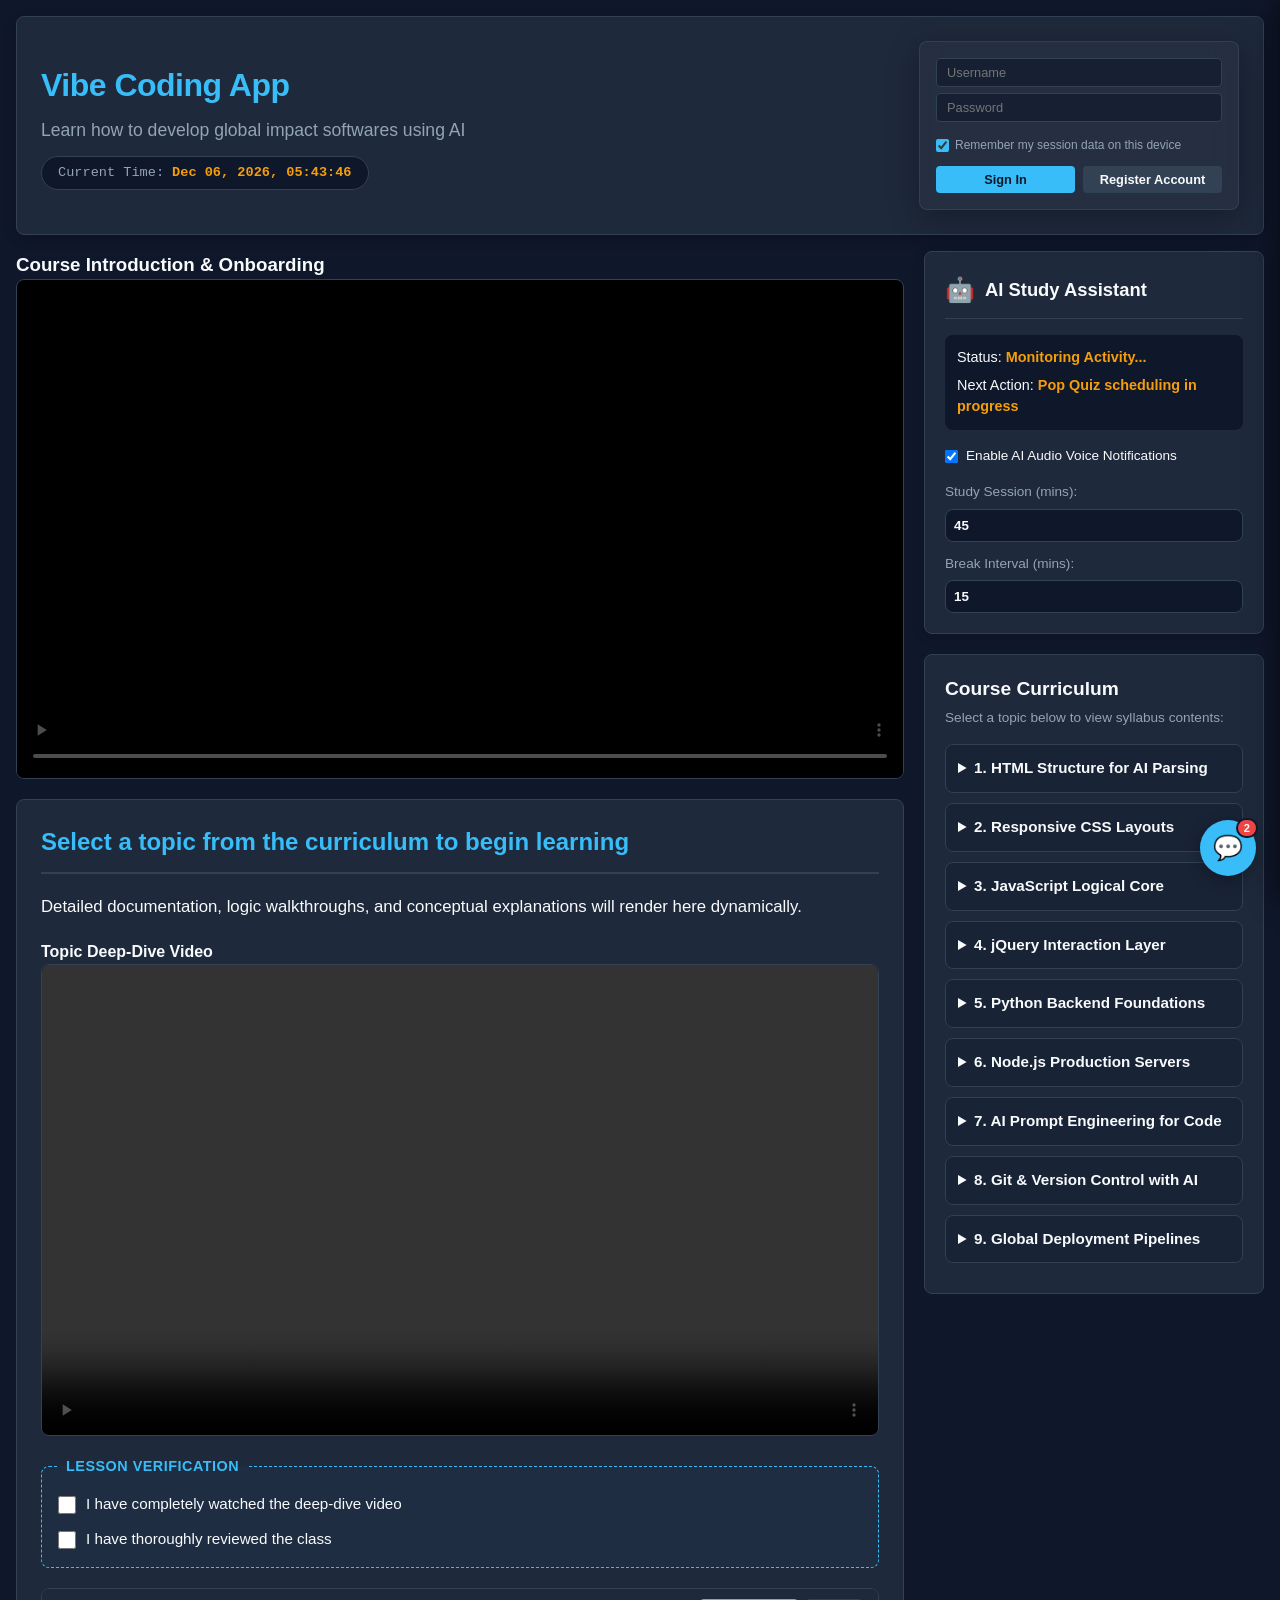
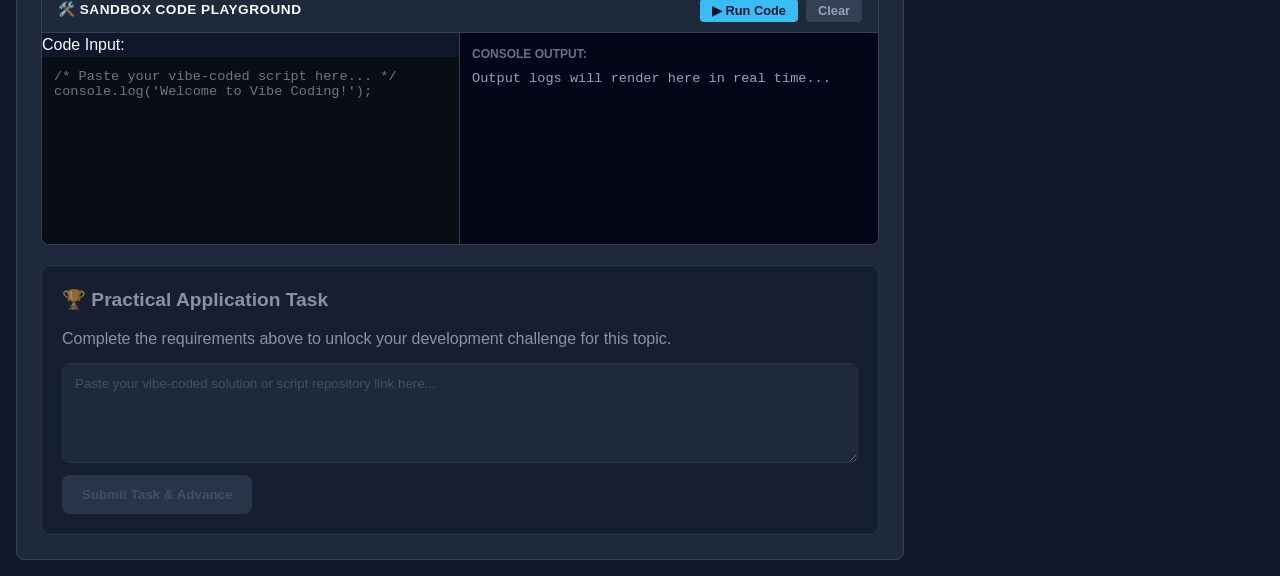
==== commit c34789f1: "Rename CodeVibingApp.html to index.html" ====
--- a/index.html
+++ b/index.html
@@ -109,10 +109,10 @@
                             I have completely watched the deep-dive video
                         </label>
                         <label for="chk-docs-read">
-                            <input type="checkbox" id="chkprovided documentation
-                        </label>
-                    </fieldset>-docs-read">
-                            I have thoroughly reviewed the 
+                            <input type="checkbox" id="chkprovided documentation-docs-read">
+                            I have thoroughly reviewed the class
+                        </label>
+                    </fieldset> 
 
                     <section id="code-sandbox-workbench">
                         <div class="sandbox-header">
@@ -196,6 +196,7 @@
                         </ul>
                     </details>
 
+                    <!-- LESSON BLOCK: CSS -->
                     <details class="curriculum-module">
                         <summary class="module-title">2. Responsive CSS Layouts</summary>
                         <ul class="curriculum-list">
--- a/style.css
+++ b/style.css
@@ -63,7 +63,6 @@
 /* THE THREE-COLUMN LAYOUT ENGINE */
 #layout-wrapper {
     display: grid;
-    /* Grid Columns: Main Content (Fluid Flex) | Curriculum Sidebar (Fixed) */
     grid-template-columns: 1fr 340px;
     gap: 20px;
     align-items: start;
@@ -93,7 +92,6 @@
 
 /* APPLICATION BANNER SYSTEM */
 #main-header {
-    display:flex;
     background-color: var(--bg-dark-surface);
     border: 1px solid var(--bg-dark-element);
     border-radius: var(--border-radius-standard);
@@ -103,8 +101,8 @@
     justify-content: space-between;
     align-items: center;
     gap: 24px;
+    position: relative;
     width: 100%;
-    position: relative;
     box-shadow: 0 4px 12px rgba(0, 0, 0, 0.2);
 }
 
@@ -151,7 +149,7 @@
     flex-direction: column;
     gap: 20px;
     width: 100%;
-    max-width: 0;
+    min-width: 0;
 }
 
 /* RESPONSIVE VIDEO LAYER (Maintains 16:9 Aspect Ratio) */
@@ -265,7 +263,8 @@
 }
 
 #task-submission-input {
-    width: 100%;
+    width: 100% !important;
+    max-width: 100% !important;
     height: 100px;
     background-color: var(--bg-dark-surface);
     border: 1px solid var(--bg-dark-element);
@@ -274,6 +273,7 @@
     padding: 12px;
     font-family: inherit;
     resize: vertical;
+    box-sizing: border-box;
 }
 
 #task-submission-input:focus {
@@ -523,7 +523,8 @@
 }
 
 #txt-post-content {
-    width: 100%;
+    width: 100% !important;
+    max-width: 100% !important;
     height: 80px;
     background-color: var(--bg-dark-base);
     border: 1px solid var(--bg-dark-element);
@@ -533,6 +534,7 @@
     font-family: inherit;
     resize: none;
     font-size: 0.9rem;
+    box-sizing: border-box;
 }
 
 /* MEDIA UPLOAD FLEX BOX ROUTINES */
@@ -1096,22 +1098,20 @@
 }
 
 #txt-sandbox-editor {
-    width: 100%;
+    width: 100% !important;
+    max-width: 100% !important;
     height: 100%;
     min-height: 180px;
     background-color: #090d16;
-    /* Pitch dark terminal core */
     border: none;
     color: #38bdf8;
-    /* Coding terminal blue typography tint */
     font-family: 'Courier New', Courier, monospace;
     padding: 12px;
     font-size: 0.85rem;
     resize: none;
     outline: none;
-}
-
-
+    box-sizing: border-box;
+}
 
 .sandbox-panel-output {
     background-color: #020617;
@@ -1350,7 +1350,7 @@
 /* Tablet Screens & Small Monitiors Layout Modification (900px) */
 @media (max-width: 900px) {
     #layout-wrapper {
-        grid-template-columns: 1fr;
+        grid-template-columns: 1fr !important;
         width: 100% !important;
         max-width: 100% !important;
     }
@@ -1362,9 +1362,9 @@
     }
 
     #content-area {
+        order: 1;
         width: 100% !important;
         max-width: 100% !important;
-        order: 1;
     }
 
     #main-header {
@@ -1463,8 +1463,7 @@
     }
 
     .sandbox-header {
-        flex-direction: column;
-        /* Stack sandbox action buttons cleanly */
+        flex-direction: row;
         gap: 8px;
         text-align: center;
     }
@@ -1477,9 +1476,4 @@
         flex: 1;
         /* Stretch Run and Clear buttons evenly */
     }
-
-    #dynamic-lesson-display {
-        padding: 12px;
-        width: 100% !important;
-    }
 }
